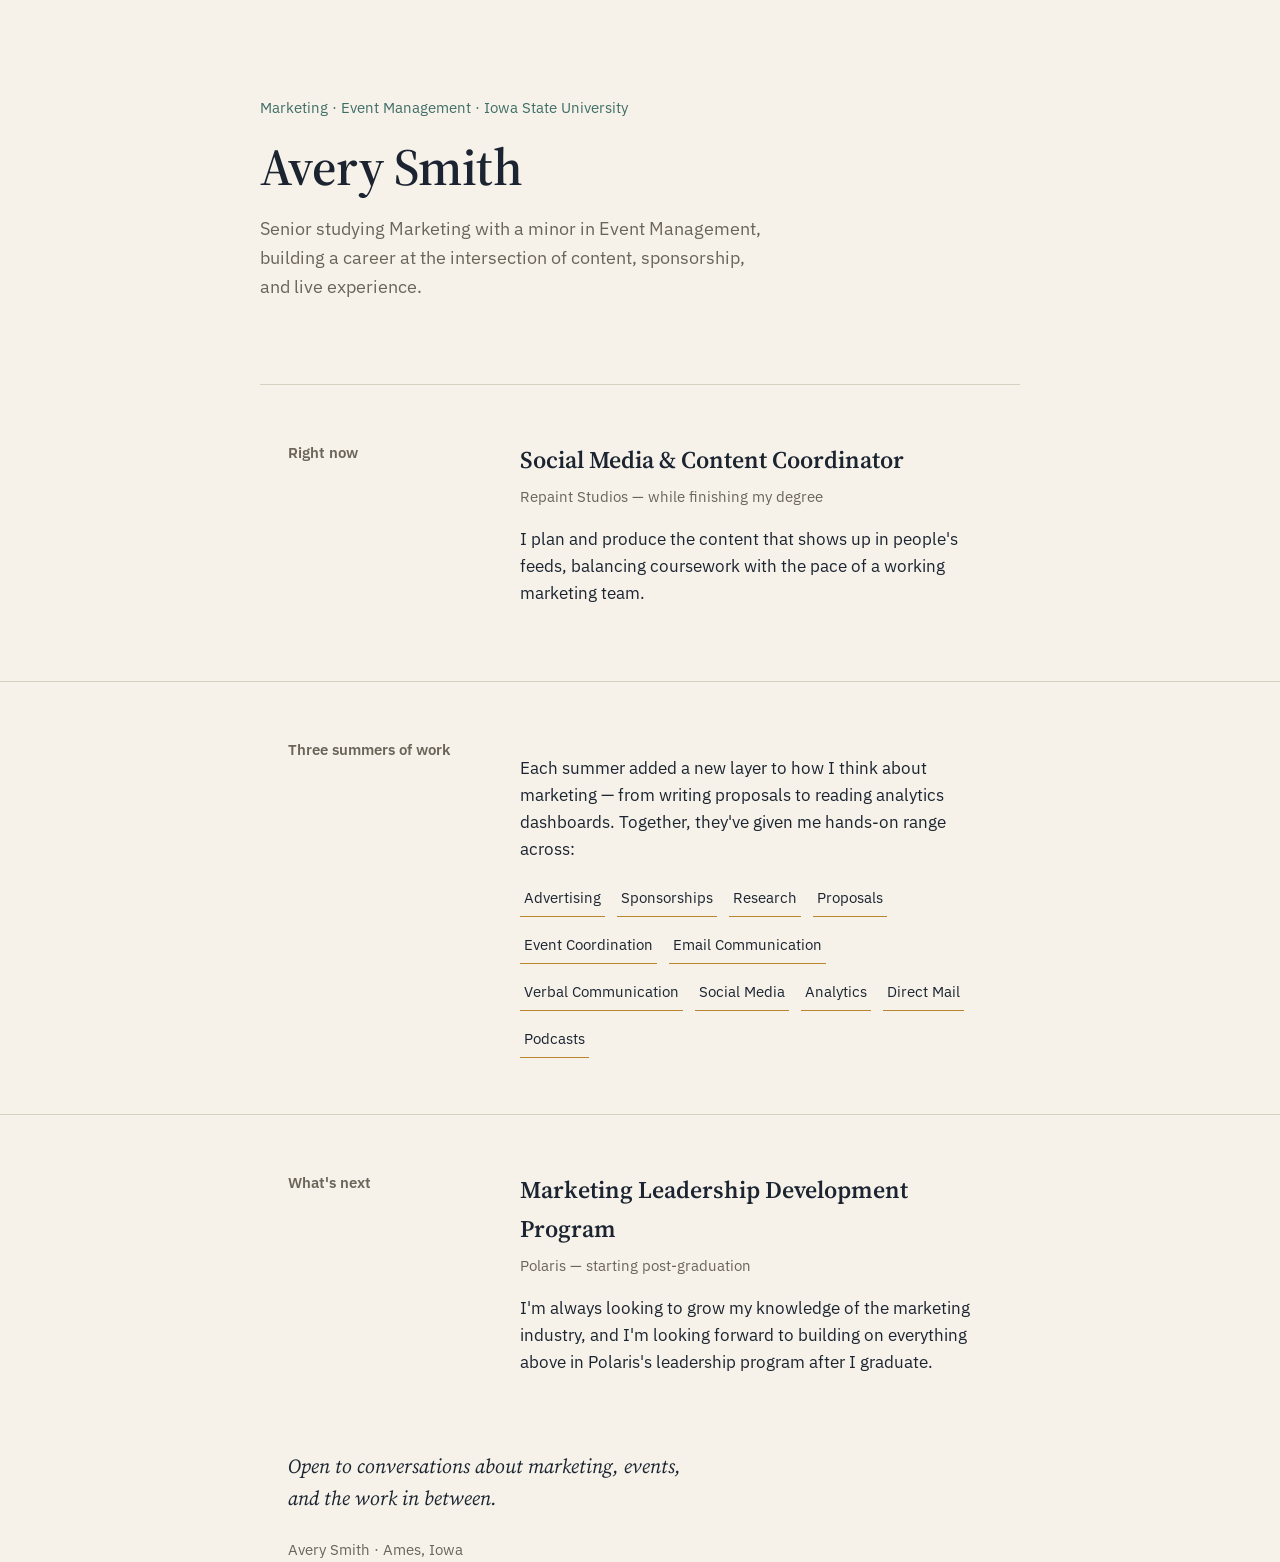
==== about.html @ 6933c43a "Add about.html for Avery Smith's profile" ====
<!DOCTYPE html>
<html lang="en">
<head>
<meta charset="UTF-8">
<meta name="viewport" content="width=device-width, initial-scale=1.0">
<title>Avery Smith — About</title>
<link rel="preconnect" href="https://fonts.googleapis.com">
<link rel="preconnect" href="https://fonts.gstatic.com" crossorigin>
<link href="https://fonts.googleapis.com/css2?family=Source+Serif+4:ital,wght@0,500;0,600;1,500&family=IBM+Plex+Sans:wght@400;500;600&display=swap" rel="stylesheet">
<style>
  :root {
    --ink: #1B2430;
    --paper: #F6F2EA;
    --gold: #B9862F;
    --teal: #3F6E67;
    --line: #D8D0C0;
    --muted: #6B6459;
  }

  * { box-sizing: border-box; }

  html { scroll-behavior: smooth; }

  body {
    margin: 0;
    background: var(--paper);
    color: var(--ink);
    font-family: "IBM Plex Sans", sans-serif;
    line-height: 1.6;
    font-size: 17px;
  }

  h1, h2, h3 {
    font-family: "Source Serif 4", serif;
    font-weight: 600;
    margin: 0;
    color: var(--ink);
  }

  a { color: var(--teal); }

  .wrap {
    max-width: 760px;
    margin: 0 auto;
    padding: 0 28px;
  }

  /* ---------- Hero ---------- */
  .hero {
    padding: 96px 0 64px;
    border-bottom: 1px solid var(--line);
  }

  .hero .role {
    font-size: 15px;
    color: var(--teal);
    margin-bottom: 18px;
  }

  .hero h1 {
    font-size: 52px;
    line-height: 1.1;
    letter-spacing: -0.01em;
    max-width: 12ch;
  }

  .hero p {
    max-width: 46ch;
    color: var(--muted);
    margin-top: 20px;
    font-size: 18px;
  }

  /* ---------- Sections ---------- */
  section {
    padding: 56px 0;
    border-bottom: 1px solid var(--line);
  }

  section:last-of-type { border-bottom: none; }

  .section-head {
    display: grid;
    grid-template-columns: 200px 1fr;
    gap: 32px;
  }

  .section-head h2 {
    font-size: 15px;
    font-family: "IBM Plex Sans", sans-serif;
    font-weight: 600;
    color: var(--muted);
    align-self: start;
  }

  .section-body {
    max-width: 52ch;
  }

  .section-body h3 {
    font-size: 24px;
    margin-bottom: 6px;
  }

  .section-body .meta {
    color: var(--muted);
    font-size: 15px;
    margin-bottom: 14px;
  }

  .section-body p {
    color: var(--ink);
  }

  /* ---------- Skills ---------- */
  .skill-list {
    display: flex;
    flex-wrap: wrap;
    gap: 10px 12px;
    margin-top: 4px;
  }

  .skill-list span {
    font-size: 15px;
    padding: 6px 4px;
    border-bottom: 1px solid var(--gold);
    white-space: nowrap;
  }

  /* ---------- Footer ---------- */
  footer {
    padding: 48px 0 80px;
  }

  footer .signoff {
    font-family: "Source Serif 4", serif;
    font-style: italic;
    font-size: 20px;
    max-width: 42ch;
  }

  footer .contact {
    margin-top: 24px;
    font-size: 15px;
    color: var(--muted);
  }

  /* ---------- Responsive ---------- */
  @media (max-width: 640px) {
    .hero { padding: 64px 0 48px; }
    .hero h1 { font-size: 38px; max-width: none; }
    .section-head { grid-template-columns: 1fr; gap: 12px; }
  }

  :focus-visible {
    outline: 2px solid var(--teal);
    outline-offset: 3px;
  }

  @media (prefers-reduced-motion: reduce) {
    html { scroll-behavior: auto; }
  }
</style>
</head>
<body>

  <div class="wrap hero">
    <div class="role">Marketing · Event Management · Iowa State University</div>
    <h1>Avery Smith</h1>
    <p>Senior studying Marketing with a minor in Event Management, building a career at the intersection of content, sponsorship, and live experience.</p>
  </div>

  <section>
    <div class="wrap section-head">
      <h2>Right now</h2>
      <div class="section-body">
        <h3>Social Media &amp; Content Coordinator</h3>
        <div class="meta">Repaint Studios — while finishing my degree</div>
        <p>I plan and produce the content that shows up in people's feeds, balancing coursework with the pace of a working marketing team.</p>
      </div>
    </div>
  </section>

  <section>
    <div class="wrap section-head">
      <h2>Three summers of work</h2>
      <div class="section-body">
        <p>Each summer added a new layer to how I think about marketing — from writing proposals to reading analytics dashboards. Together, they've given me hands-on range across:</p>
        <div class="skill-list">
          <span>Advertising</span>
          <span>Sponsorships</span>
          <span>Research</span>
          <span>Proposals</span>
          <span>Event Coordination</span>
          <span>Email Communication</span>
          <span>Verbal Communication</span>
          <span>Social Media</span>
          <span>Analytics</span>
          <span>Direct Mail</span>
          <span>Podcasts</span>
        </div>
      </div>
    </div>
  </section>

  <section>
    <div class="wrap section-head">
      <h2>What's next</h2>
      <div class="section-body">
        <h3>Marketing Leadership Development Program</h3>
        <div class="meta">Polaris — starting post-graduation</div>
        <p>I'm always looking to grow my knowledge of the marketing industry, and I'm looking forward to building on everything above in Polaris's leadership program after I graduate.</p>
      </div>
    </div>
  </section>

  <footer class="wrap">
    <div class="signoff">Open to conversations about marketing, events, and the work in between.</div>
    <div class="contact">Avery Smith · Ames, Iowa</div>
  </footer>

</body>
</html>
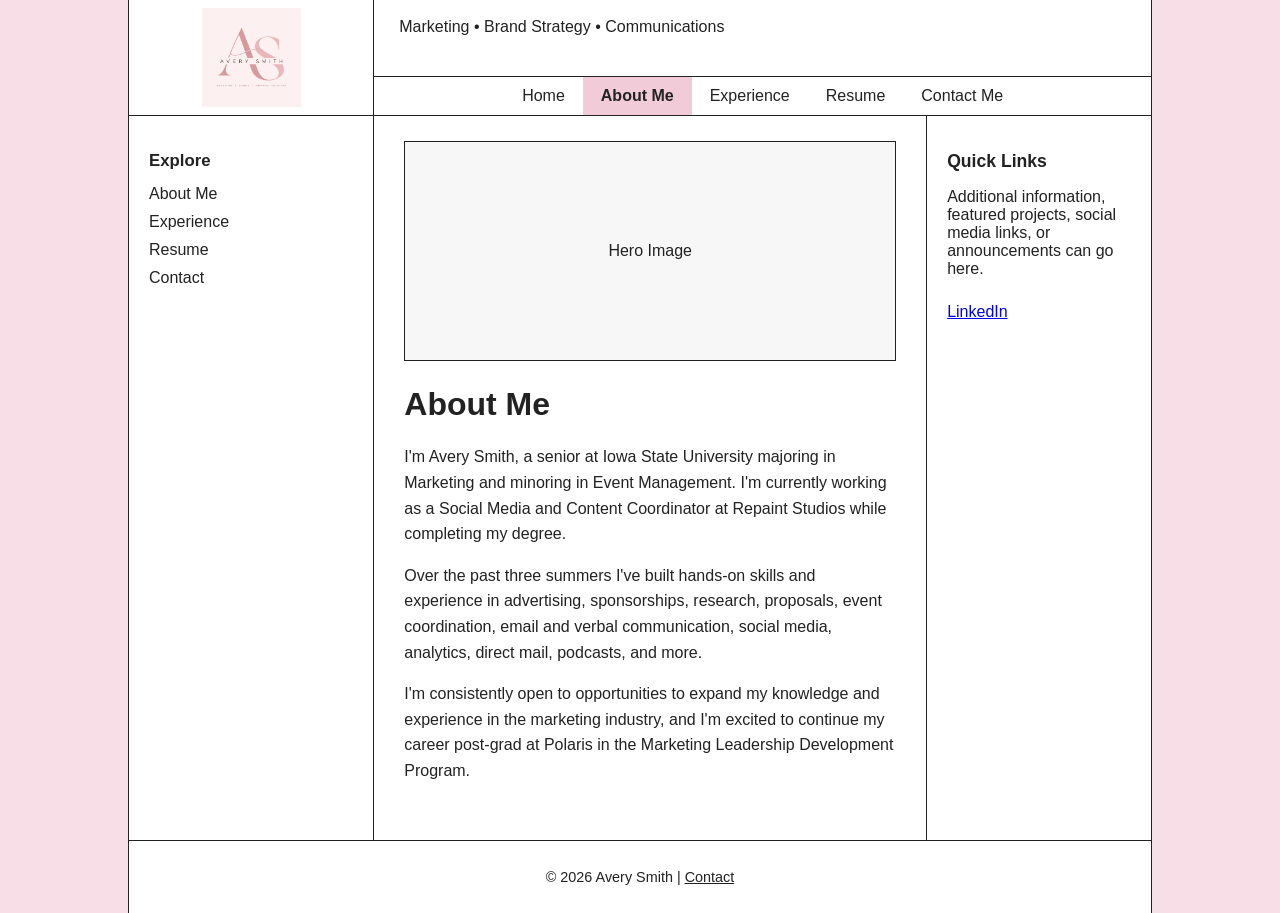
==== commit 869dcc2c: "Refactor about.html structure and content" ====
--- a/about.html
+++ b/about.html
@@ -1,223 +1,134 @@
 <!DOCTYPE html>
 <html lang="en">
+
 <head>
-<meta charset="UTF-8">
-<meta name="viewport" content="width=device-width, initial-scale=1.0">
-<title>Avery Smith — About</title>
-<link rel="preconnect" href="https://fonts.googleapis.com">
-<link rel="preconnect" href="https://fonts.gstatic.com" crossorigin>
-<link href="https://fonts.googleapis.com/css2?family=Source+Serif+4:ital,wght@0,500;0,600;1,500&family=IBM+Plex+Sans:wght@400;500;600&display=swap" rel="stylesheet">
-<style>
-  :root {
-    --ink: #1B2430;
-    --paper: #F6F2EA;
-    --gold: #B9862F;
-    --teal: #3F6E67;
-    --line: #D8D0C0;
-    --muted: #6B6459;
-  }
+    <meta charset="UTF-8">
+    <meta name="viewport" content="width=device-width, initial-scale=1.0">
 
-  * { box-sizing: border-box; }
+    <title>About Me | Avery Smith</title>
 
-  html { scroll-behavior: smooth; }
+    <link rel="stylesheet" href="style.css">
+</head>
 
-  body {
-    margin: 0;
-    background: var(--paper);
-    color: var(--ink);
-    font-family: "IBM Plex Sans", sans-serif;
-    line-height: 1.6;
-    font-size: 17px;
-  }
-
-  h1, h2, h3 {
-    font-family: "Source Serif 4", serif;
-    font-weight: 600;
-    margin: 0;
-    color: var(--ink);
-  }
-
-  a { color: var(--teal); }
-
-  .wrap {
-    max-width: 760px;
-    margin: 0 auto;
-    padding: 0 28px;
-  }
-
-  /* ---------- Hero ---------- */
-  .hero {
-    padding: 96px 0 64px;
-    border-bottom: 1px solid var(--line);
-  }
-
-  .hero .role {
-    font-size: 15px;
-    color: var(--teal);
-    margin-bottom: 18px;
-  }
-
-  .hero h1 {
-    font-size: 52px;
-    line-height: 1.1;
-    letter-spacing: -0.01em;
-    max-width: 12ch;
-  }
-
-  .hero p {
-    max-width: 46ch;
-    color: var(--muted);
-    margin-top: 20px;
-    font-size: 18px;
-  }
-
-  /* ---------- Sections ---------- */
-  section {
-    padding: 56px 0;
-    border-bottom: 1px solid var(--line);
-  }
-
-  section:last-of-type { border-bottom: none; }
-
-  .section-head {
-    display: grid;
-    grid-template-columns: 200px 1fr;
-    gap: 32px;
-  }
-
-  .section-head h2 {
-    font-size: 15px;
-    font-family: "IBM Plex Sans", sans-serif;
-    font-weight: 600;
-    color: var(--muted);
-    align-self: start;
-  }
-
-  .section-body {
-    max-width: 52ch;
-  }
-
-  .section-body h3 {
-    font-size: 24px;
-    margin-bottom: 6px;
-  }
-
-  .section-body .meta {
-    color: var(--muted);
-    font-size: 15px;
-    margin-bottom: 14px;
-  }
-
-  .section-body p {
-    color: var(--ink);
-  }
-
-  /* ---------- Skills ---------- */
-  .skill-list {
-    display: flex;
-    flex-wrap: wrap;
-    gap: 10px 12px;
-    margin-top: 4px;
-  }
-
-  .skill-list span {
-    font-size: 15px;
-    padding: 6px 4px;
-    border-bottom: 1px solid var(--gold);
-    white-space: nowrap;
-  }
-
-  /* ---------- Footer ---------- */
-  footer {
-    padding: 48px 0 80px;
-  }
-
-  footer .signoff {
-    font-family: "Source Serif 4", serif;
-    font-style: italic;
-    font-size: 20px;
-    max-width: 42ch;
-  }
-
-  footer .contact {
-    margin-top: 24px;
-    font-size: 15px;
-    color: var(--muted);
-  }
-
-  /* ---------- Responsive ---------- */
-  @media (max-width: 640px) {
-    .hero { padding: 64px 0 48px; }
-    .hero h1 { font-size: 38px; max-width: none; }
-    .section-head { grid-template-columns: 1fr; gap: 12px; }
-  }
-
-  :focus-visible {
-    outline: 2px solid var(--teal);
-    outline-offset: 3px;
-  }
-
-  @media (prefers-reduced-motion: reduce) {
-    html { scroll-behavior: auto; }
-  }
-</style>
-</head>
 <body>
 
-  <div class="wrap hero">
-    <div class="role">Marketing · Event Management · Iowa State University</div>
-    <h1>Avery Smith</h1>
-    <p>Senior studying Marketing with a minor in Event Management, building a career at the intersection of content, sponsorship, and live experience.</p>
-  </div>
+    <div class="site-wrapper">
 
-  <section>
-    <div class="wrap section-head">
-      <h2>Right now</h2>
-      <div class="section-body">
-        <h3>Social Media &amp; Content Coordinator</h3>
-        <div class="meta">Repaint Studios — while finishing my degree</div>
-        <p>I plan and produce the content that shows up in people's feeds, balancing coursework with the pace of a working marketing team.</p>
-      </div>
+        <header class="site-header">
+
+        <div class="logo-area">
+    <img src="avery-smith-logo.png"
+         alt="Avery Smith Logo"
+         class="site-logo">
+</div>
+            <div class="header-content">
+
+                <div class="header-graphic">
+                    <p>
+                        Marketing • Brand Strategy • Communications
+                    </p>
+                </div>
+
+                <!-- Navigation automatically added by navigation.js -->
+                <div id="navigation"></div>
+
+            </div>
+
+        </header>
+
+
+        <div class="page-layout">
+
+            <!-- LEFT COLUMN -->
+            <aside class="sidebar-navigation">
+
+                <h2>Explore</h2>
+
+                <ul>
+                    <li><a href="about.html">About Me</a></li>
+                    <li><a href="experience.html">Experience</a></li>
+                    <li><a href="resume.html">Resume</a></li>
+                    <li><a href="contact.html">Contact</a></li>
+                </ul>
+
+            </aside>
+
+
+            <!-- CENTER COLUMN -->
+            <main class="main-content">
+
+                <div class="hero-image">
+                    Hero Image
+                </div>
+
+                <h1>About Me</h1>
+
+                <p>
+                    I'm Avery Smith, a senior at Iowa State University majoring
+                    in Marketing and minoring in Event Management. I'm currently
+                    working as a Social Media and Content Coordinator at Repaint
+                    Studios while completing my degree.
+                </p>
+
+                <p>
+                    Over the past three summers I've built hands-on skills and
+                    experience in advertising, sponsorships, research, proposals,
+                    event coordination, email and verbal communication, social
+                    media, analytics, direct mail, podcasts, and more.
+                </p>
+
+                <p>
+                    I'm consistently open to opportunities to expand my
+                    knowledge and experience in the marketing industry, and I'm
+                    excited to continue my career post-grad at Polaris in the
+                    Marketing Leadership Development Program.
+                </p>
+
+            </main>
+
+
+            <!-- RIGHT COLUMN -->
+            <aside class="sticky-sidebar">
+
+                <div class="sticky-content">
+
+                    <h2>Quick Links</h2>
+
+                    <p>
+                        Additional information, featured projects,
+                        social media links, or announcements can go here.
+                    </p>
+
+                    <div class="social-links">
+                        <a href="#">LinkedIn</a>
+                    </div>
+
+                </div>
+
+            </aside>
+
+        </div>
+
+
+        <footer class="site-footer">
+
+            <p>
+                &copy; <span id="year"></span> Avery Smith |
+                <a href="contact.html">Contact</a>
+            </p>
+
+        </footer>
+
     </div>
-  </section>
 
-  <section>
-    <div class="wrap section-head">
-      <h2>Three summers of work</h2>
-      <div class="section-body">
-        <p>Each summer added a new layer to how I think about marketing — from writing proposals to reading analytics dashboards. Together, they've given me hands-on range across:</p>
-        <div class="skill-list">
-          <span>Advertising</span>
-          <span>Sponsorships</span>
-          <span>Research</span>
-          <span>Proposals</span>
-          <span>Event Coordination</span>
-          <span>Email Communication</span>
-          <span>Verbal Communication</span>
-          <span>Social Media</span>
-          <span>Analytics</span>
-          <span>Direct Mail</span>
-          <span>Podcasts</span>
-        </div>
-      </div>
-    </div>
-  </section>
 
-  <section>
-    <div class="wrap section-head">
-      <h2>What's next</h2>
-      <div class="section-body">
-        <h3>Marketing Leadership Development Program</h3>
-        <div class="meta">Polaris — starting post-graduation</div>
-        <p>I'm always looking to grow my knowledge of the marketing industry, and I'm looking forward to building on everything above in Polaris's leadership program after I graduate.</p>
-      </div>
-    </div>
-  </section>
+    <script src="navigation.js"></script>
 
-  <footer class="wrap">
-    <div class="signoff">Open to conversations about marketing, events, and the work in between.</div>
-    <div class="contact">Avery Smith · Ames, Iowa</div>
-  </footer>
+    <script>
+        document.getElementById("year").textContent =
+            new Date().getFullYear();
+    </script>
 
 </body>
+
 </html>
--- a/style.css
+++ b/style.css
@@ -0,0 +1,327 @@
+/* -------------------------
+   GENERAL PAGE STYLING
+------------------------- */
+
+* {
+    box-sizing: border-box;
+}
+
+html,
+body {
+    margin: 0;
+    padding: 0;
+    font-family: Arial, Helvetica, sans-serif;
+}
+
+body {
+    background-color: #f8dfe7;
+    color: #222;
+}
+
+
+/* -------------------------
+   MAIN WEBSITE CONTAINER
+   80% width = 10% margin on
+   each side of the screen
+------------------------- */
+
+.site-wrapper {
+    width: 80%;
+    max-width: 1200px;
+    margin: 0 auto;
+    background-color: white;
+    min-height: 100vh;
+    border-left: 1px solid #222;
+    border-right: 1px solid #222;
+}
+
+
+/* -------------------------
+   HEADER
+------------------------- */
+
+.site-header {
+    display: grid;
+    grid-template-columns: 24% 76%;
+    border-bottom: 1px solid #222;
+}
+
+/* -------------------------
+   LOGO AREA
+------------------------- */
+
+.logo-area {
+    height: 115px;
+    width: 100%;
+    padding: 8px;
+
+    display: flex;
+    align-items: center;
+    justify-content: center;
+
+    overflow: hidden;
+    border-right: 1px solid #222;
+    background-color: white;
+}
+
+.site-logo {
+    display: block;
+
+    /* Prevent logo from escaping the box */
+    max-width: 100%;
+    max-height: 100%;
+
+    width: auto;
+    height: auto;
+
+    object-fit: contain;
+}
+
+.header-content {
+    display: flex;
+    flex-direction: column;
+}
+
+.header-graphic {
+    flex: 1;
+    padding: 18px 25px;
+    min-height: 65px;
+}
+
+.header-graphic p {
+    margin: 0;
+}
+
+
+/* -------------------------
+   TOP NAVIGATION
+------------------------- */
+
+.top-navigation {
+    border-top: 1px solid #222;
+}
+
+.top-navigation ul {
+    list-style: none;
+    padding: 0;
+    margin: 0;
+
+    display: flex;
+    justify-content: center;
+    align-items: center;
+    flex-wrap: wrap;
+}
+
+.top-navigation li {
+    margin: 0;
+}
+
+.top-navigation a {
+    display: block;
+    padding: 10px 18px;
+    color: #222;
+    text-decoration: none;
+}
+
+.top-navigation a:hover {
+    background-color: #f8dfe7;
+}
+
+.top-navigation a.active {
+    background-color: #f2cbd8;
+    font-weight: bold;
+}
+
+
+/* -------------------------
+   MAIN PAGE LAYOUT
+------------------------- */
+
+.page-layout {
+    display: grid;
+    grid-template-columns: 24% 54% 22%;
+    min-height: 600px;
+}
+
+
+/* -------------------------
+   LEFT NAVIGATION
+------------------------- */
+
+.sidebar-navigation {
+    padding: 35px 20px;
+    border-right: 1px solid #222;
+}
+
+.sidebar-navigation h2 {
+    font-size: 1.05rem;
+    margin-top: 0;
+}
+
+.sidebar-navigation ul {
+    list-style: none;
+    padding: 0;
+    margin: 0;
+}
+
+.sidebar-navigation li {
+    margin-bottom: 10px;
+}
+
+.sidebar-navigation a {
+    color: #222;
+    text-decoration: none;
+}
+
+.sidebar-navigation a:hover {
+    text-decoration: underline;
+}
+
+
+/* -------------------------
+   MAIN CONTENT
+------------------------- */
+
+.main-content {
+    padding: 25px 30px 40px;
+}
+
+.hero-image {
+    width: 100%;
+    min-height: 220px;
+    margin-bottom: 25px;
+    border: 1px solid #222;
+
+    display: flex;
+    align-items: center;
+    justify-content: center;
+
+    background-color: #f7f7f7;
+}
+
+.hero-image img {
+    display: block;
+    width: 100%;
+    height: 100%;
+    max-height: 400px;
+    object-fit: cover;
+}
+
+.main-content h1 {
+    margin-top: 0;
+    font-size: 2rem;
+}
+
+.main-content h2 {
+    margin-top: 30px;
+}
+
+.main-content p {
+    line-height: 1.6;
+}
+
+
+/* -------------------------
+   RIGHT / STICKY CONTENT
+------------------------- */
+
+.sticky-sidebar {
+    padding: 35px 20px;
+    border-left: 1px solid #222;
+}
+
+.sticky-content {
+    position: sticky;
+    top: 20px;
+}
+
+.sticky-sidebar h2 {
+    margin-top: 0;
+    font-size: 1.1rem;
+}
+
+.sticky-sidebar ul {
+    padding-left: 20px;
+}
+
+.social-links {
+    margin-top: 25px;
+}
+
+
+/* -------------------------
+   FOOTER
+------------------------- */
+
+.site-footer {
+    border-top: 1px solid #222;
+    padding: 14px 25px;
+    text-align: center;
+    font-size: 0.9rem;
+}
+
+.site-footer a {
+    color: #222;
+}
+
+
+/* -------------------------
+   RESPONSIVE DESIGN
+------------------------- */
+
+@media (max-width: 900px) {
+
+    .site-wrapper {
+        width: 90%;
+    }
+
+    .site-header {
+        grid-template-columns: 1fr;
+    }
+
+    .logo-area {
+        border-right: none;
+        border-bottom: 1px solid #222;
+    }
+
+    .page-layout {
+        grid-template-columns: 1fr;
+    }
+
+    .sidebar-navigation {
+        border-right: none;
+        border-bottom: 1px solid #222;
+    }
+
+    .sticky-sidebar {
+        border-left: none;
+        border-top: 1px solid #222;
+    }
+
+    .sticky-content {
+        position: static;
+    }
+}
+
+
+@media (max-width: 600px) {
+
+    .site-wrapper {
+        width: 100%;
+        border-left: none;
+        border-right: none;
+    }
+
+    .top-navigation ul {
+        flex-direction: column;
+    }
+
+    .top-navigation a {
+        text-align: center;
+        width: 100%;
+    }
+
+    .main-content {
+        padding: 20px;
+    }
+}
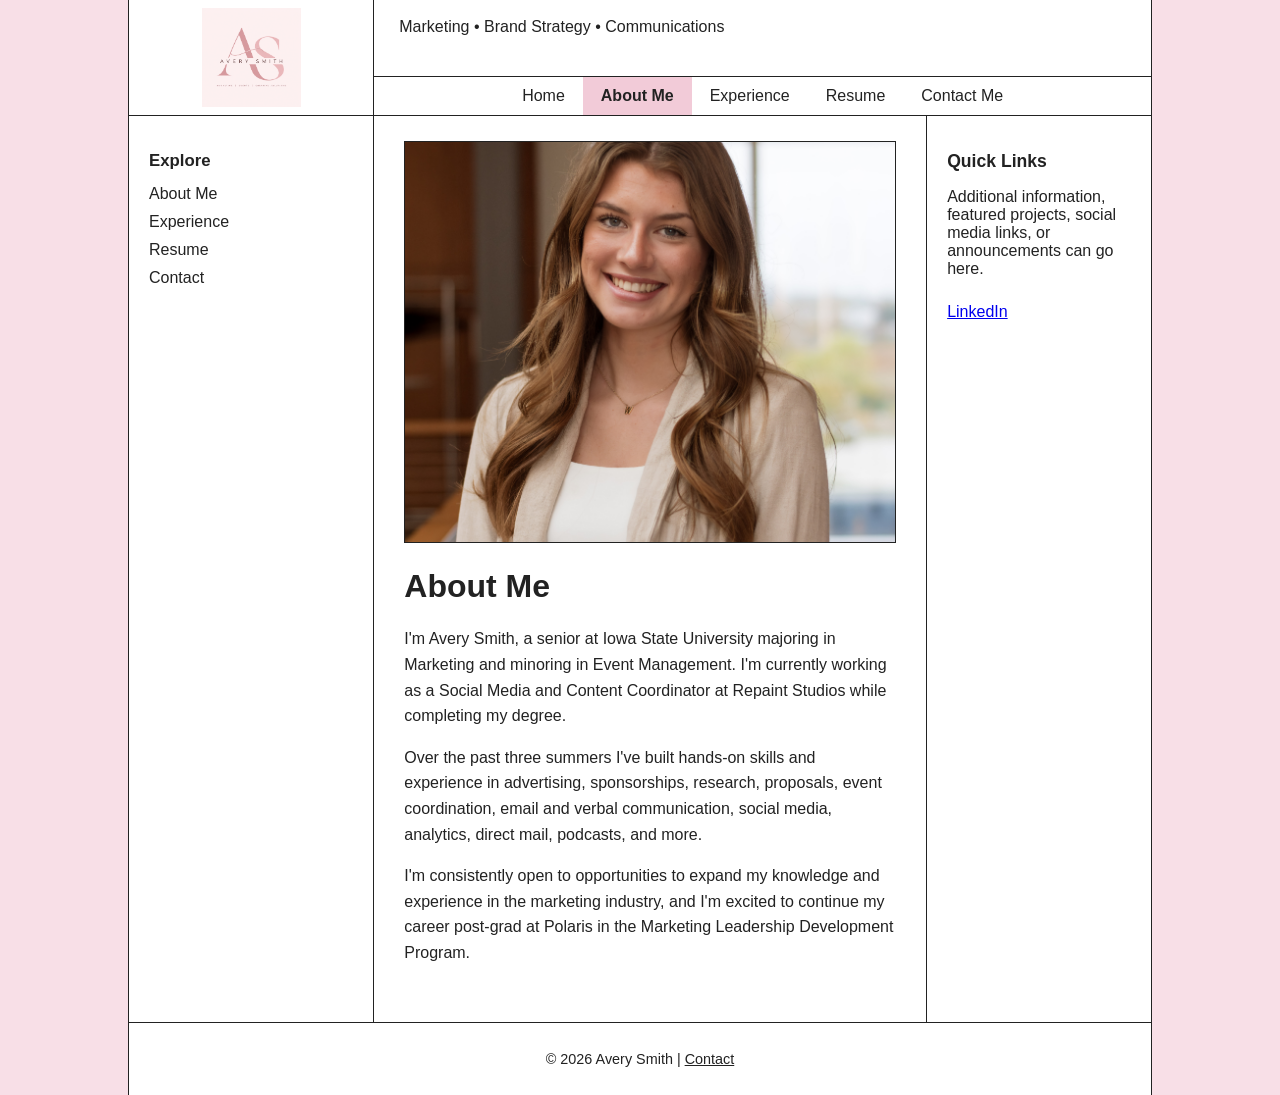
==== commit 49630d2a: "Add headshot image to about page hero section" ====
--- a/about.html
+++ b/about.html
@@ -58,7 +58,7 @@
             <main class="main-content">
 
                 <div class="hero-image">
-                    Hero Image
+                    <img src="avery-headshot-8.jpg" alt="Avery Smith Headshot">
                 </div>
 
                 <h1>About Me</h1>
--- a/style.css
+++ b/style.css
@@ -220,6 +220,12 @@
     line-height: 1.6;
 }
 
+.bio {
+    font-size: 1.1rem;
+    font-weight: 500;
+    margin-bottom: 30px;
+}
+
 
 /* -------------------------
    RIGHT / STICKY CONTENT
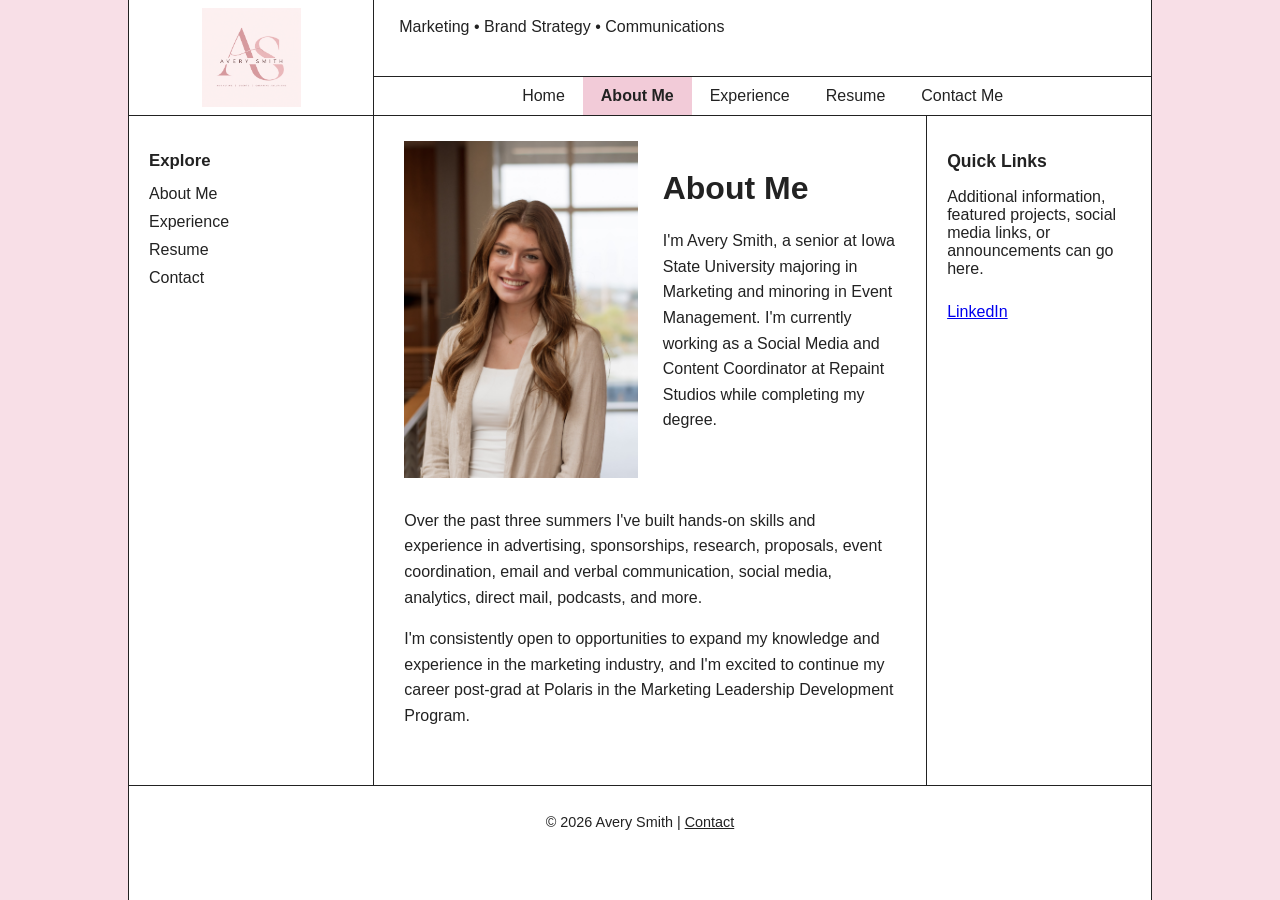
==== commit 32e0dee1: "Update about page - restructure hero section with headshot on left, text on right" ====
--- a/about.html
+++ b/about.html
@@ -57,18 +57,20 @@
             <!-- CENTER COLUMN -->
             <main class="main-content">
 
-                <div class="hero-image">
-                    <img src="avery-headshot-8.jpg" alt="Avery Smith Headshot">
+                <div class="hero-section">
+                    <div class="hero-image">
+                        <img src="avery-headshot-8.jpg" alt="Avery Smith Headshot">
+                    </div>
+                    <div class="hero-text">
+                        <h1>About Me</h1>
+                        <p>
+                            I'm Avery Smith, a senior at Iowa State University majoring
+                            in Marketing and minoring in Event Management. I'm currently
+                            working as a Social Media and Content Coordinator at Repaint
+                            Studios while completing my degree.
+                        </p>
+                    </div>
                 </div>
-
-                <h1>About Me</h1>
-
-                <p>
-                    I'm Avery Smith, a senior at Iowa State University majoring
-                    in Marketing and minoring in Event Management. I'm currently
-                    working as a Social Media and Content Coordinator at Repaint
-                    Studios while completing my degree.
-                </p>
 
                 <p>
                     Over the past three summers I've built hands-on skills and
--- a/style.css
+++ b/style.css
@@ -186,25 +186,32 @@
     padding: 25px 30px 40px;
 }
 
+.hero-section {
+    display: grid;
+    grid-template-columns: 1fr 1fr;
+    gap: 25px;
+    align-items: center;
+    margin-bottom: 30px;
+}
+
 .hero-image {
-    width: 100%;
-    min-height: 220px;
-    margin-bottom: 25px;
-    border: 1px solid #222;
-
     display: flex;
     align-items: center;
     justify-content: center;
-
-    background-color: #f7f7f7;
+    min-height: 300px;
 }
 
 .hero-image img {
     display: block;
     width: 100%;
-    height: 100%;
-    max-height: 400px;
-    object-fit: cover;
+    height: auto;
+    max-height: 350px;
+    object-fit: contain;
+}
+
+.hero-text h1 {
+    margin-top: 0;
+    font-size: 2rem;
 }
 
 .main-content h1 {
@@ -307,6 +314,10 @@
     .sticky-content {
         position: static;
     }
+
+    .hero-section {
+        grid-template-columns: 1fr;
+    }
 }
 
 
@@ -330,4 +341,8 @@
     .main-content {
         padding: 20px;
     }
-}
+
+    .hero-section {
+        grid-template-columns: 1fr;
+    }
+}
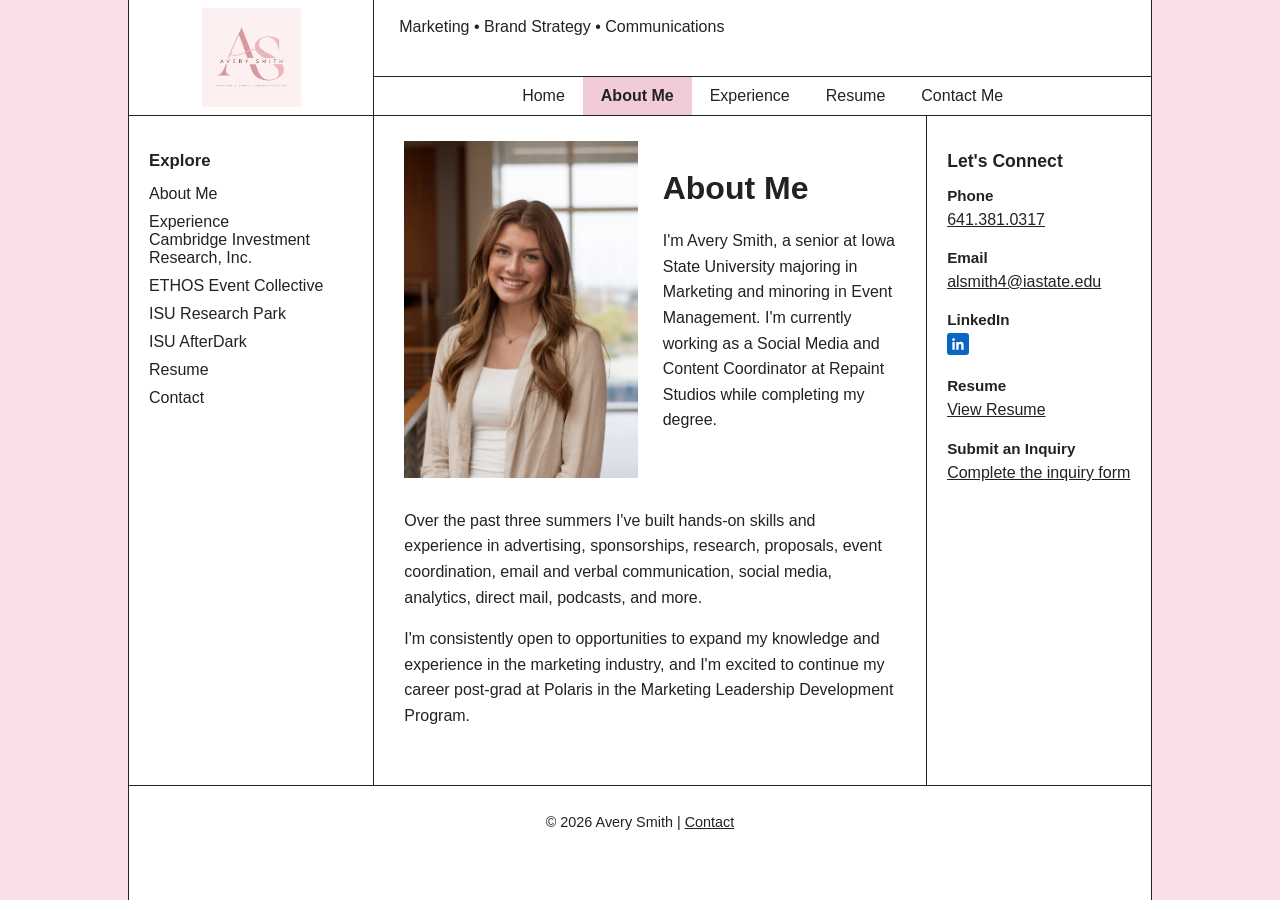
==== commit 48da6d33: "Place the four experience links within the left Explore panel on every page while preserving the exi" ====
--- a/about.html
+++ b/about.html
@@ -46,7 +46,14 @@
 
                 <ul>
                     <li><a href="about.html">About Me</a></li>
-                    <li><a href="experience.html">Experience</a></li>
+                    <li class="experience-nav-item"><a href="experience.html">Experience</a>
+                        <ul class="experience-subnav">
+                            <li><a href="cambridge.html">Cambridge Investment Research, Inc.</a></li>
+                            <li><a href="ethos.html">ETHOS Event Collective</a></li>
+                            <li><a href="research-park.html">ISU Research Park</a></li>
+                            <li><a href="afterdark.html">ISU AfterDark</a></li>
+                        </ul>
+                    </li>
                     <li><a href="resume.html">Resume</a></li>
                     <li><a href="contact.html">Contact</a></li>
                 </ul>
--- a/style.css
+++ b/style.css
@@ -134,6 +134,54 @@
 
 
 /* -------------------------
+   TOP NAVIGATION DROPDOWN
+   (Experience menu)
+------------------------- */
+
+.top-navigation .has-dropdown {
+    position: relative;
+}
+
+.top-navigation .dropdown-menu {
+    display: none;
+    position: absolute;
+    top: 100%;
+    left: 0;
+    z-index: 20;
+    min-width: 250px;
+
+    list-style: none;
+    margin: 0;
+    padding: 6px 0;
+
+    background-color: #f8dfe7;
+    border: 1px solid #222;
+}
+
+.top-navigation .has-dropdown:hover .dropdown-menu,
+.top-navigation .has-dropdown:focus-within .dropdown-menu {
+    display: block;
+}
+
+.top-navigation .dropdown-menu li {
+    width: 100%;
+}
+
+.top-navigation .dropdown-menu a {
+    width: 100%;
+    padding: 10px 16px;
+    font-size: 0.9rem;
+    font-family: Arial, Helvetica, sans-serif;
+    color: #222;
+    white-space: nowrap;
+}
+
+.top-navigation .dropdown-menu a:hover {
+    background-color: #f2cbd8;
+}
+
+
+/* -------------------------
    MAIN PAGE LAYOUT
 ------------------------- */
 
@@ -338,6 +386,19 @@
         width: 100%;
     }
 
+    .top-navigation .dropdown-menu {
+        display: none;
+        position: static;
+        border: none;
+        border-top: 1px solid #222;
+        min-width: 100%;
+    }
+
+    .top-navigation .has-dropdown:hover .dropdown-menu,
+    .top-navigation .has-dropdown:focus-within .dropdown-menu {
+        display: block;
+    }
+
     .main-content {
         padding: 20px;
     }
